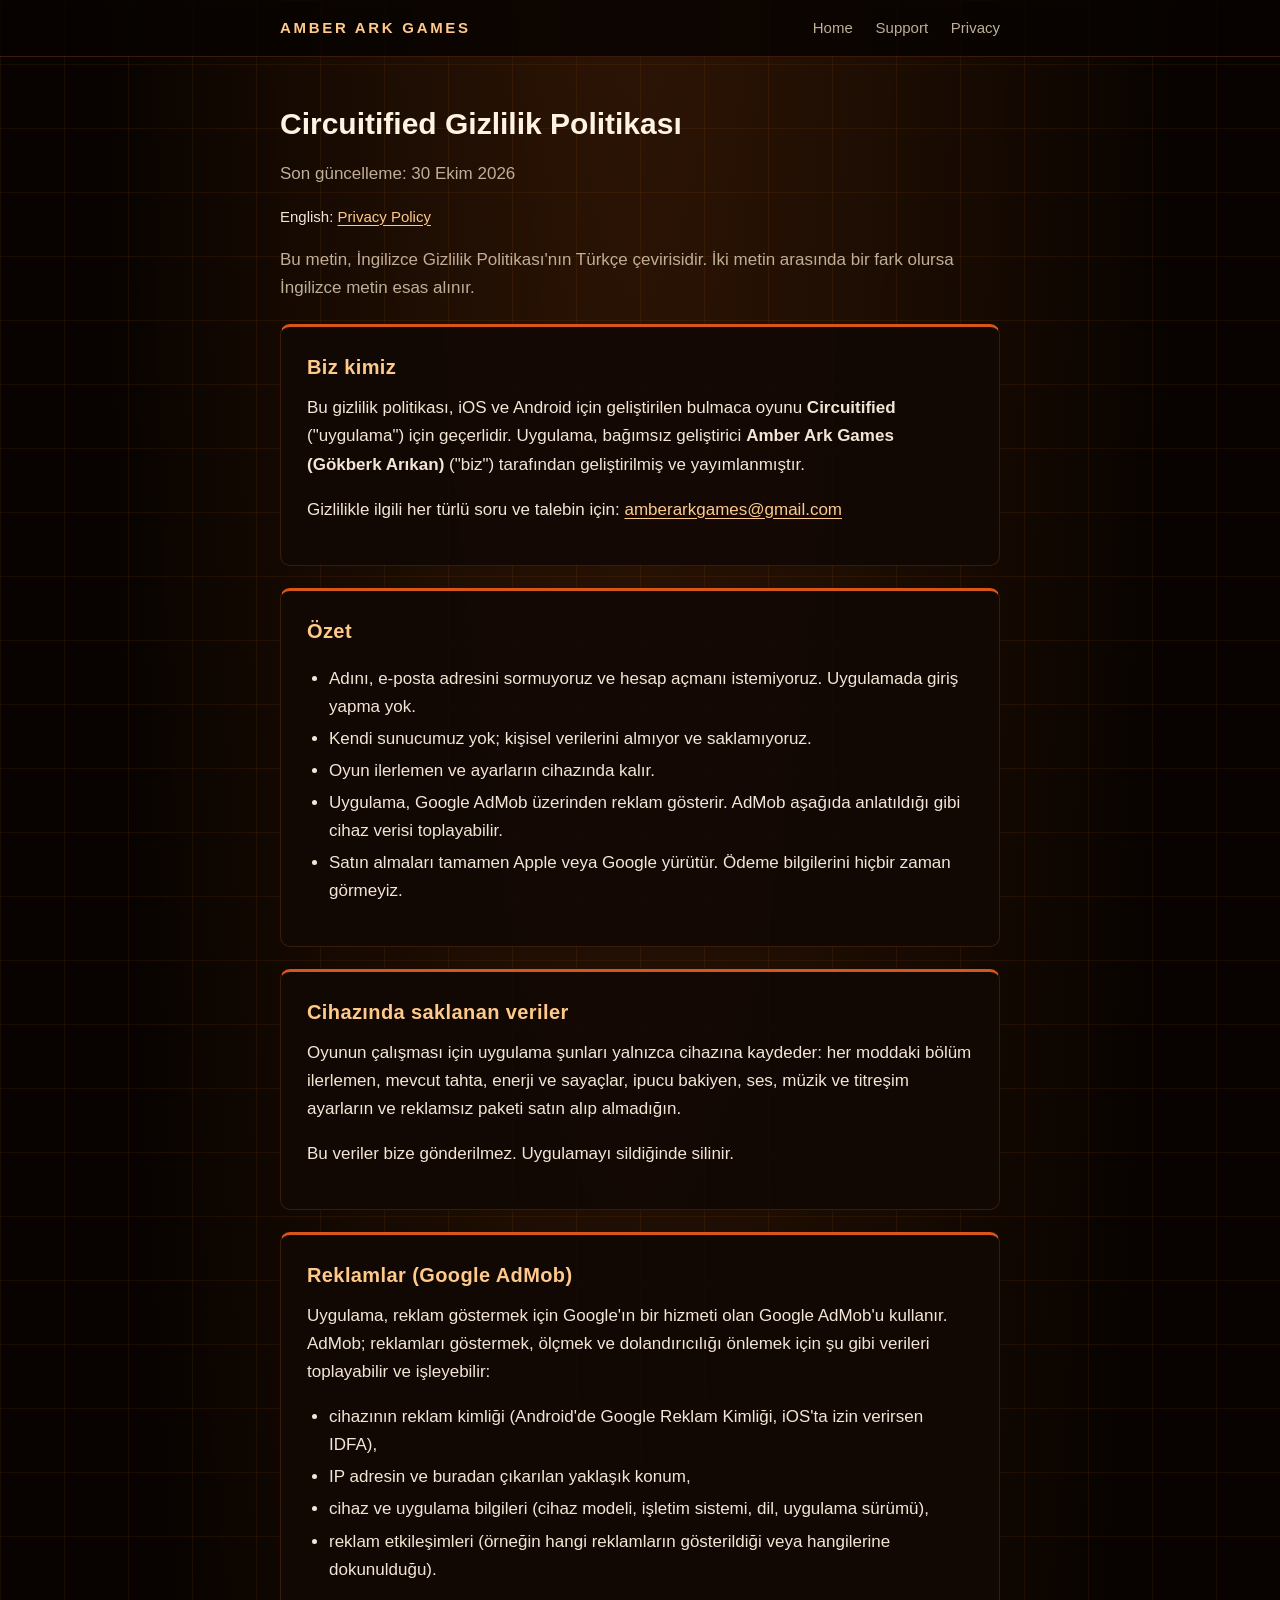
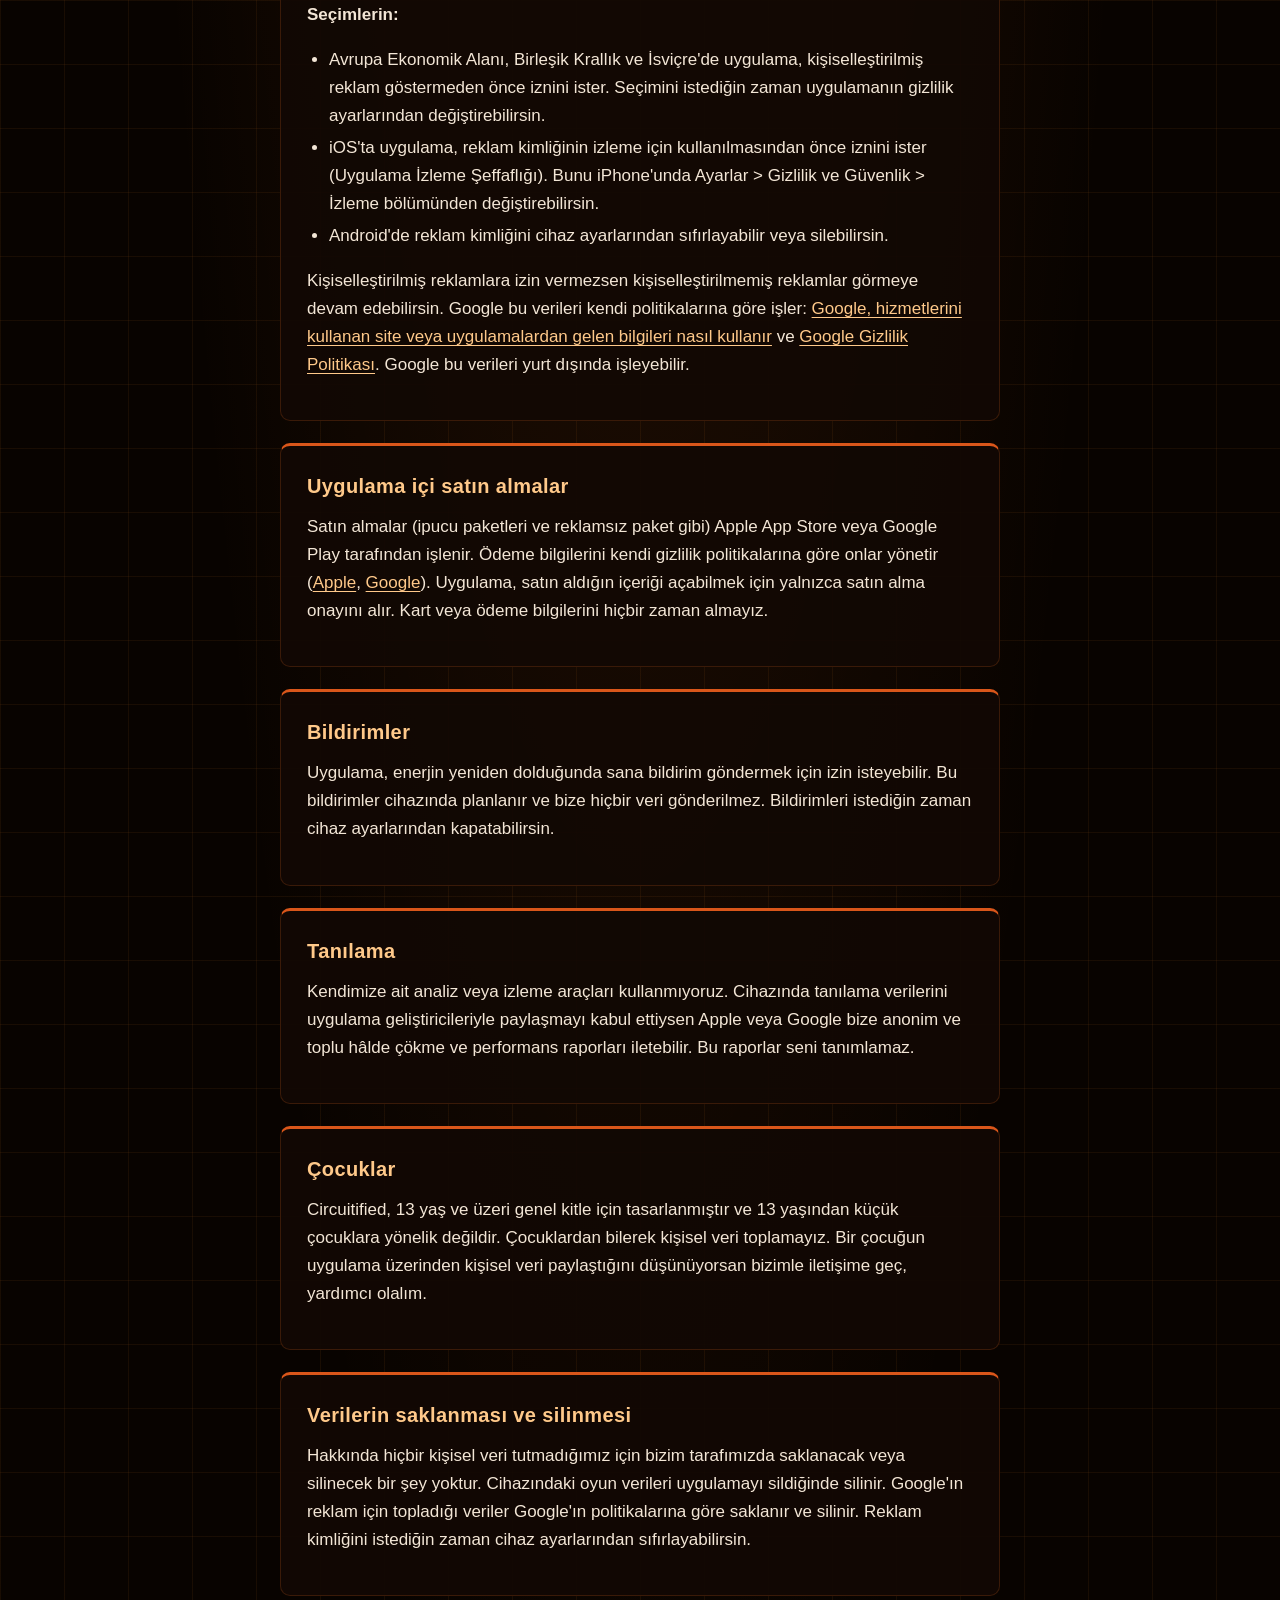
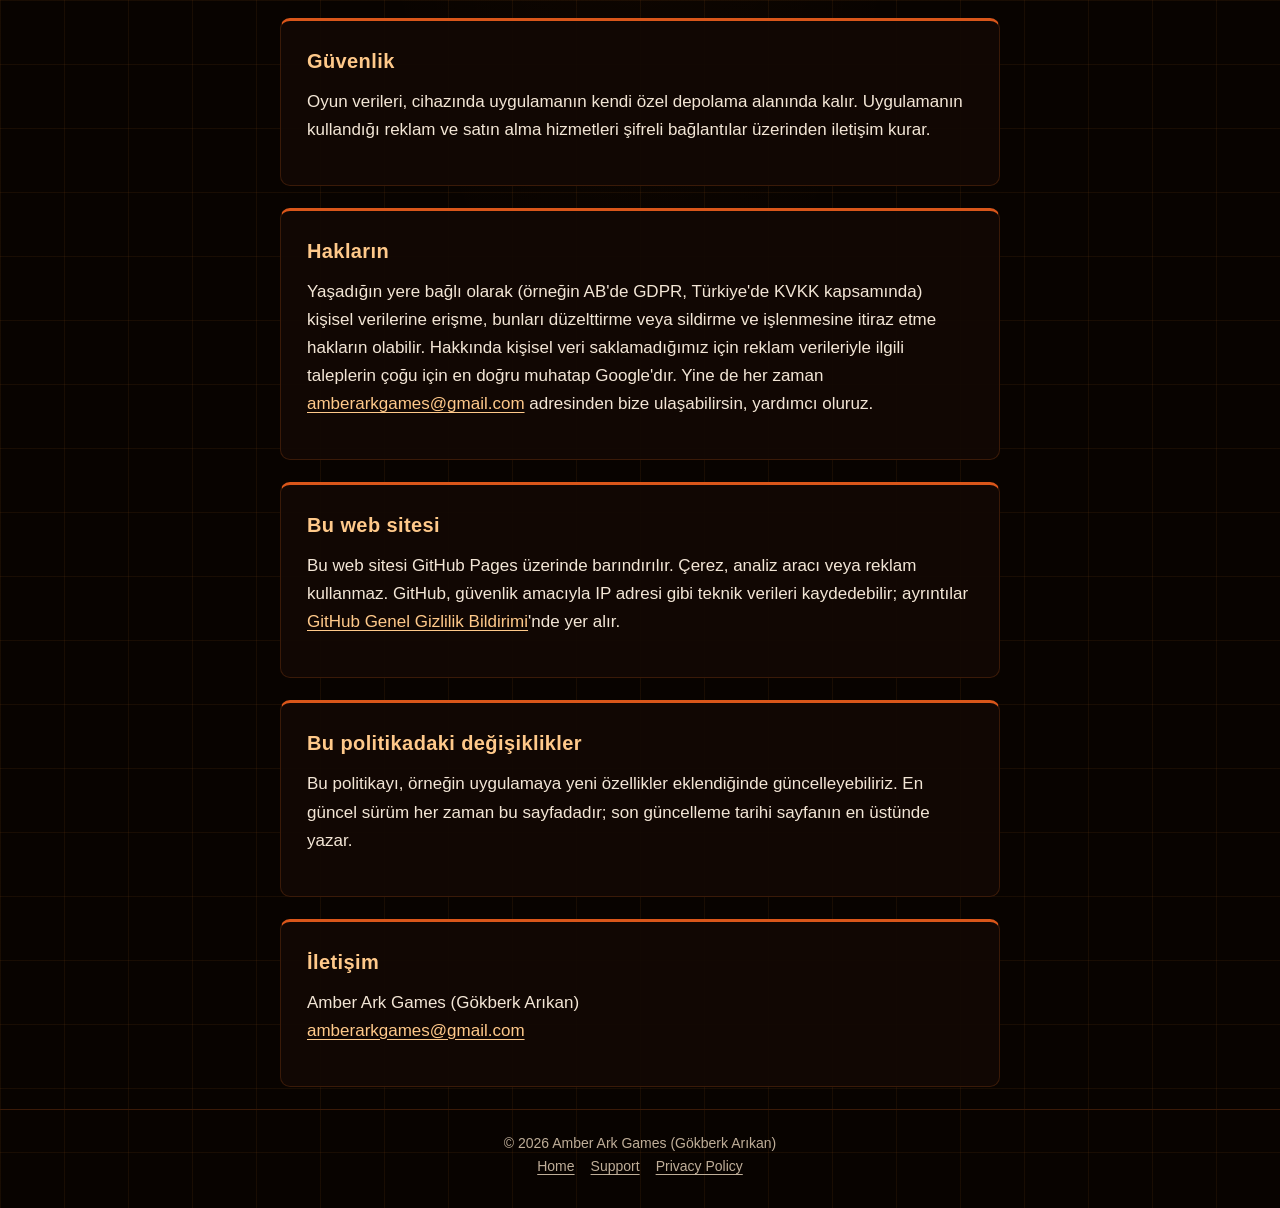
==== privacy-tr.html @ cc20decf "Add files via upload" ====
<!DOCTYPE html>
<html lang="tr">
<head>
  <meta charset="utf-8">
  <meta name="viewport" content="width=device-width, initial-scale=1">
  <title>Gizlilik Politikası — Circuitified</title>
  <meta name="description" content="Amber Ark Games tarafından geliştirilen Circuitified mobil oyununun gizlilik politikası.">
  <link rel="stylesheet" href="style.css">
</head>
<body>
  <header class="site">
    <div class="wrap">
      <a class="brand" href="./">Amber Ark Games</a>
      <nav class="site">
        <a href="./">Home</a>
        <a href="support.html">Support</a>
        <a href="privacy.html">Privacy</a>
      </nav>
    </div>
  </header>

  <main class="wrap">
    <h1>Circuitified Gizlilik Politikası</h1>
    <p class="muted">Son güncelleme: 30 Ekim 2026</p>
    <p class="lang-switch">English: <a href="privacy.html">Privacy Policy</a></p>
    <p class="muted">Bu metin, İngilizce Gizlilik Politikası'nın Türkçe çevirisidir. İki metin arasında bir fark olursa İngilizce metin esas alınır.</p>

    <section class="card">
      <h2>Biz kimiz</h2>
      <p>Bu gizlilik politikası, iOS ve Android için geliştirilen bulmaca oyunu <strong>Circuitified</strong> ("uygulama") için geçerlidir. Uygulama, bağımsız geliştirici <strong>Amber Ark Games (Gökberk Arıkan)</strong> ("biz") tarafından geliştirilmiş ve yayımlanmıştır.</p>
      <p>Gizlilikle ilgili her türlü soru ve talebin için: <a href="mailto:amberarkgames@gmail.com">amberarkgames@gmail.com</a></p>
    </section>

    <section class="card">
      <h2>Özet</h2>
      <ul>
        <li>Adını, e-posta adresini sormuyoruz ve hesap açmanı istemiyoruz. Uygulamada giriş yapma yok.</li>
        <li>Kendi sunucumuz yok; kişisel verilerini almıyor ve saklamıyoruz.</li>
        <li>Oyun ilerlemen ve ayarların cihazında kalır.</li>
        <li>Uygulama, Google AdMob üzerinden reklam gösterir. AdMob aşağıda anlatıldığı gibi cihaz verisi toplayabilir.</li>
        <li>Satın almaları tamamen Apple veya Google yürütür. Ödeme bilgilerini hiçbir zaman görmeyiz.</li>
      </ul>
    </section>

    <section class="card">
      <h2>Cihazında saklanan veriler</h2>
      <p>Oyunun çalışması için uygulama şunları yalnızca cihazına kaydeder: her moddaki bölüm ilerlemen, mevcut tahta, enerji ve sayaçlar, ipucu bakiyen, ses, müzik ve titreşim ayarların ve reklamsız paketi satın alıp almadığın.</p>
      <p>Bu veriler bize gönderilmez. Uygulamayı sildiğinde silinir.</p>
    </section>

    <section class="card">
      <h2>Reklamlar (Google AdMob)</h2>
      <p>Uygulama, reklam göstermek için Google'ın bir hizmeti olan Google AdMob'u kullanır. AdMob; reklamları göstermek, ölçmek ve dolandırıcılığı önlemek için şu gibi verileri toplayabilir ve işleyebilir:</p>
      <ul>
        <li>cihazının reklam kimliği (Android'de Google Reklam Kimliği, iOS'ta izin verirsen IDFA),</li>
        <li>IP adresin ve buradan çıkarılan yaklaşık konum,</li>
        <li>cihaz ve uygulama bilgileri (cihaz modeli, işletim sistemi, dil, uygulama sürümü),</li>
        <li>reklam etkileşimleri (örneğin hangi reklamların gösterildiği veya hangilerine dokunulduğu).</li>
      </ul>
      <p><strong>Seçimlerin:</strong></p>
      <ul>
        <li>Avrupa Ekonomik Alanı, Birleşik Krallık ve İsviçre'de uygulama, kişiselleştirilmiş reklam göstermeden önce iznini ister. Seçimini istediğin zaman uygulamanın gizlilik ayarlarından değiştirebilirsin.</li>
        <li>iOS'ta uygulama, reklam kimliğinin izleme için kullanılmasından önce iznini ister (Uygulama İzleme Şeffaflığı). Bunu iPhone'unda Ayarlar &gt; Gizlilik ve Güvenlik &gt; İzleme bölümünden değiştirebilirsin.</li>
        <li>Android'de reklam kimliğini cihaz ayarlarından sıfırlayabilir veya silebilirsin.</li>
      </ul>
      <p>Kişiselleştirilmiş reklamlara izin vermezsen kişiselleştirilmemiş reklamlar görmeye devam edebilirsin. Google bu verileri kendi politikalarına göre işler: <a href="https://policies.google.com/technologies/partner-sites?hl=tr">Google, hizmetlerini kullanan site veya uygulamalardan gelen bilgileri nasıl kullanır</a> ve <a href="https://policies.google.com/privacy?hl=tr">Google Gizlilik Politikası</a>. Google bu verileri yurt dışında işleyebilir.</p>
    </section>

    <section class="card">
      <h2>Uygulama içi satın almalar</h2>
      <p>Satın almalar (ipucu paketleri ve reklamsız paket gibi) Apple App Store veya Google Play tarafından işlenir. Ödeme bilgilerini kendi gizlilik politikalarına göre onlar yönetir (<a href="https://www.apple.com/tr/legal/privacy/">Apple</a>, <a href="https://policies.google.com/privacy?hl=tr">Google</a>). Uygulama, satın aldığın içeriği açabilmek için yalnızca satın alma onayını alır. Kart veya ödeme bilgilerini hiçbir zaman almayız.</p>
    </section>

    <section class="card">
      <h2>Bildirimler</h2>
      <p>Uygulama, enerjin yeniden dolduğunda sana bildirim göndermek için izin isteyebilir. Bu bildirimler cihazında planlanır ve bize hiçbir veri gönderilmez. Bildirimleri istediğin zaman cihaz ayarlarından kapatabilirsin.</p>
    </section>

    <section class="card">
      <h2>Tanılama</h2>
      <p>Kendimize ait analiz veya izleme araçları kullanmıyoruz. Cihazında tanılama verilerini uygulama geliştiricileriyle paylaşmayı kabul ettiysen Apple veya Google bize anonim ve toplu hâlde çökme ve performans raporları iletebilir. Bu raporlar seni tanımlamaz.</p>
    </section>

    <section class="card">
      <h2>Çocuklar</h2>
      <p>Circuitified, 13 yaş ve üzeri genel kitle için tasarlanmıştır ve 13 yaşından küçük çocuklara yönelik değildir. Çocuklardan bilerek kişisel veri toplamayız. Bir çocuğun uygulama üzerinden kişisel veri paylaştığını düşünüyorsan bizimle iletişime geç, yardımcı olalım.</p>
    </section>

    <section class="card">
      <h2>Verilerin saklanması ve silinmesi</h2>
      <p>Hakkında hiçbir kişisel veri tutmadığımız için bizim tarafımızda saklanacak veya silinecek bir şey yoktur. Cihazındaki oyun verileri uygulamayı sildiğinde silinir. Google'ın reklam için topladığı veriler Google'ın politikalarına göre saklanır ve silinir. Reklam kimliğini istediğin zaman cihaz ayarlarından sıfırlayabilirsin.</p>
    </section>

    <section class="card">
      <h2>Güvenlik</h2>
      <p>Oyun verileri, cihazında uygulamanın kendi özel depolama alanında kalır. Uygulamanın kullandığı reklam ve satın alma hizmetleri şifreli bağlantılar üzerinden iletişim kurar.</p>
    </section>

    <section class="card">
      <h2>Hakların</h2>
      <p>Yaşadığın yere bağlı olarak (örneğin AB'de GDPR, Türkiye'de KVKK kapsamında) kişisel verilerine erişme, bunları düzelttirme veya sildirme ve işlenmesine itiraz etme hakların olabilir. Hakkında kişisel veri saklamadığımız için reklam verileriyle ilgili taleplerin çoğu için en doğru muhatap Google'dır. Yine de her zaman <a href="mailto:amberarkgames@gmail.com">amberarkgames@gmail.com</a> adresinden bize ulaşabilirsin, yardımcı oluruz.</p>
    </section>

    <section class="card">
      <h2>Bu web sitesi</h2>
      <p>Bu web sitesi GitHub Pages üzerinde barındırılır. Çerez, analiz aracı veya reklam kullanmaz. GitHub, güvenlik amacıyla IP adresi gibi teknik verileri kaydedebilir; ayrıntılar <a href="https://docs.github.com/en/site-policy/privacy-policies/github-general-privacy-statement">GitHub Genel Gizlilik Bildirimi</a>'nde yer alır.</p>
    </section>

    <section class="card">
      <h2>Bu politikadaki değişiklikler</h2>
      <p>Bu politikayı, örneğin uygulamaya yeni özellikler eklendiğinde güncelleyebiliriz. En güncel sürüm her zaman bu sayfadadır; son güncelleme tarihi sayfanın en üstünde yazar.</p>
    </section>

    <section class="card">
      <h2>İletişim</h2>
      <p>Amber Ark Games (Gökberk Arıkan)<br><a href="mailto:amberarkgames@gmail.com">amberarkgames@gmail.com</a></p>
    </section>
  </main>

  <footer class="site">
    <div class="wrap">
      &copy; 2026 Amber Ark Games (Gökberk Arıkan)
      <br><a href="./">Home</a><a href="support.html">Support</a><a href="privacy.html">Privacy Policy</a>
    </div>
  </footer>
</body>
</html>
---- style.css ----
/* Amber Ark Games — Circuitified website */
:root {
  --bg: #080300;
  --panel: #120804;
  --panel-edge: #3a1a08;
  --amber: #ff9a3c;
  --amber-hi: #ffc98a;
  --amber-deep: #d9561a;
  --text: #f3e6d6;
  --muted: #bfae98;
  --grid: rgba(255, 140, 40, 0.07);
  --max: 760px;
}

* { box-sizing: border-box; }

html { background: var(--bg); }

body {
  margin: 0;
  min-height: 100vh;
  color: var(--text);
  background-color: var(--bg);
  background-image:
    radial-gradient(ellipse at 50% -10%, rgba(255, 120, 30, 0.16), transparent 60%),
    linear-gradient(var(--grid) 1px, transparent 1px),
    linear-gradient(90deg, var(--grid) 1px, transparent 1px);
  background-size: 100% 100%, 64px 64px, 64px 64px;
  font-family: -apple-system, BlinkMacSystemFont, "Segoe UI", Roboto, "Helvetica Neue", Arial, sans-serif;
  font-size: 17px;
  line-height: 1.65;
  -webkit-text-size-adjust: 100%;
}

a { color: var(--amber-hi); text-underline-offset: 3px; }
a:hover { color: #fff; }

.wrap { max-width: var(--max); margin: 0 auto; padding: 0 20px; }

/* Header */
header.site {
  border-bottom: 1px solid var(--panel-edge);
  background: rgba(8, 3, 0, 0.85);
}
header.site .wrap {
  display: flex;
  align-items: center;
  justify-content: space-between;
  gap: 12px;
  flex-wrap: wrap;
  padding-top: 14px;
  padding-bottom: 14px;
}
.brand {
  color: var(--amber-hi);
  text-decoration: none;
  font-weight: 800;
  letter-spacing: 0.18em;
  font-size: 15px;
  text-transform: uppercase;
}
nav.site a {
  color: var(--muted);
  text-decoration: none;
  margin-left: 18px;
  font-size: 15px;
}
nav.site a:first-child { margin-left: 0; }
nav.site a:hover, nav.site a[aria-current="page"] { color: var(--amber-hi); }

/* Hero */
.hero { text-align: center; padding: 72px 0 40px; }
.wordmark {
  margin: 0;
  font-size: clamp(34px, 9vw, 68px);
  font-weight: 900;
  letter-spacing: 0.12em;
  text-transform: uppercase;
  color: #fff6ea;
  text-shadow:
    0 0 6px rgba(255, 170, 80, 0.9),
    0 0 18px rgba(255, 120, 30, 0.75),
    0 0 42px rgba(255, 90, 10, 0.55);
}
.tagline { color: var(--amber); font-size: 19px; margin: 18px 0 6px; letter-spacing: 0.04em; }
.sub { color: var(--muted); margin: 0 auto; max-width: 520px; }

.badge {
  display: inline-block;
  margin-top: 28px;
  padding: 10px 22px;
  border: 2px solid var(--amber);
  border-radius: 8px;
  color: var(--amber-hi);
  background: rgba(40, 14, 2, 0.8);
  box-shadow: 0 0 16px rgba(255, 110, 20, 0.35);
  font-weight: 700;
  letter-spacing: 0.08em;
  text-transform: uppercase;
  font-size: 14px;
}

/* Content */
main { padding-bottom: 48px; }
section.card {
  background: rgba(18, 8, 4, 0.92);
  border: 1px solid var(--panel-edge);
  border-top: 3px solid var(--amber-deep);
  border-radius: 10px;
  padding: 24px 26px;
  margin: 22px 0;
}
h1 { color: #fff3e3; font-size: 30px; line-height: 1.25; margin: 48px 0 6px; }
h2 { color: var(--amber-hi); font-size: 20px; margin: 0 0 10px; letter-spacing: 0.02em; }
h3 { color: var(--text); font-size: 17px; margin: 22px 0 6px; }
section.card h2 + p { margin-top: 0; }
p, li { color: var(--text); }
.muted { color: var(--muted); }
ul { padding-left: 22px; }
li { margin: 4px 0; }

.features { display: grid; grid-template-columns: 1fr 1fr; gap: 14px; margin-top: 8px; }
.feature {
  border: 1px solid var(--panel-edge);
  border-radius: 8px;
  padding: 14px 16px;
  background: rgba(30, 12, 3, 0.6);
}
.feature strong { color: var(--amber-hi); display: block; margin-bottom: 2px; }
.feature span { color: var(--muted); font-size: 15px; }

.contact {
  font-size: 20px;
  font-weight: 700;
  word-break: break-all;
}

.lang-switch { margin: 6px 0 0; font-size: 15px; }

/* Footer */
footer.site {
  border-top: 1px solid var(--panel-edge);
  color: var(--muted);
  font-size: 14px;
  padding: 22px 0 30px;
  text-align: center;
}
footer.site a { color: var(--muted); margin: 0 8px; }

@media (max-width: 560px) {
  body { font-size: 16px; }
  .features { grid-template-columns: 1fr; }
  section.card { padding: 20px 18px; }
  nav.site a { margin-left: 14px; }
  .hero { padding-top: 52px; }
}
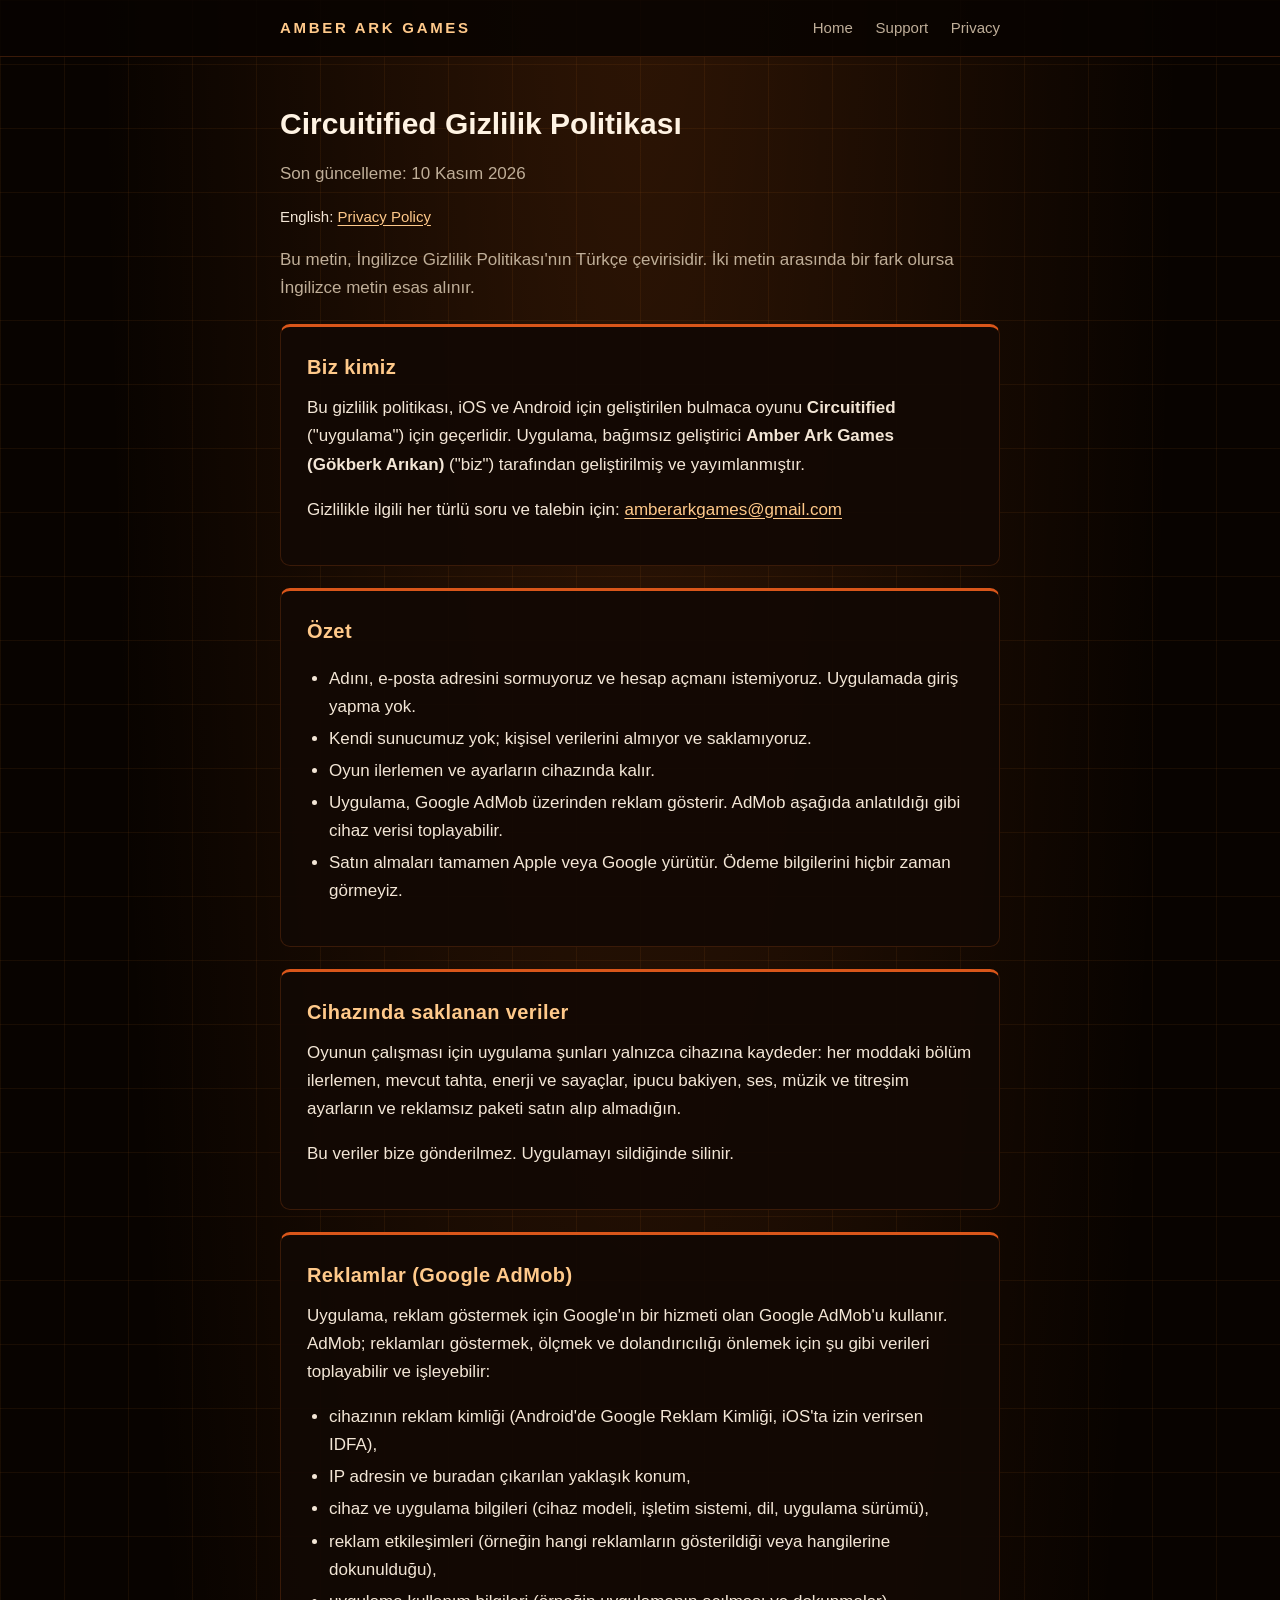
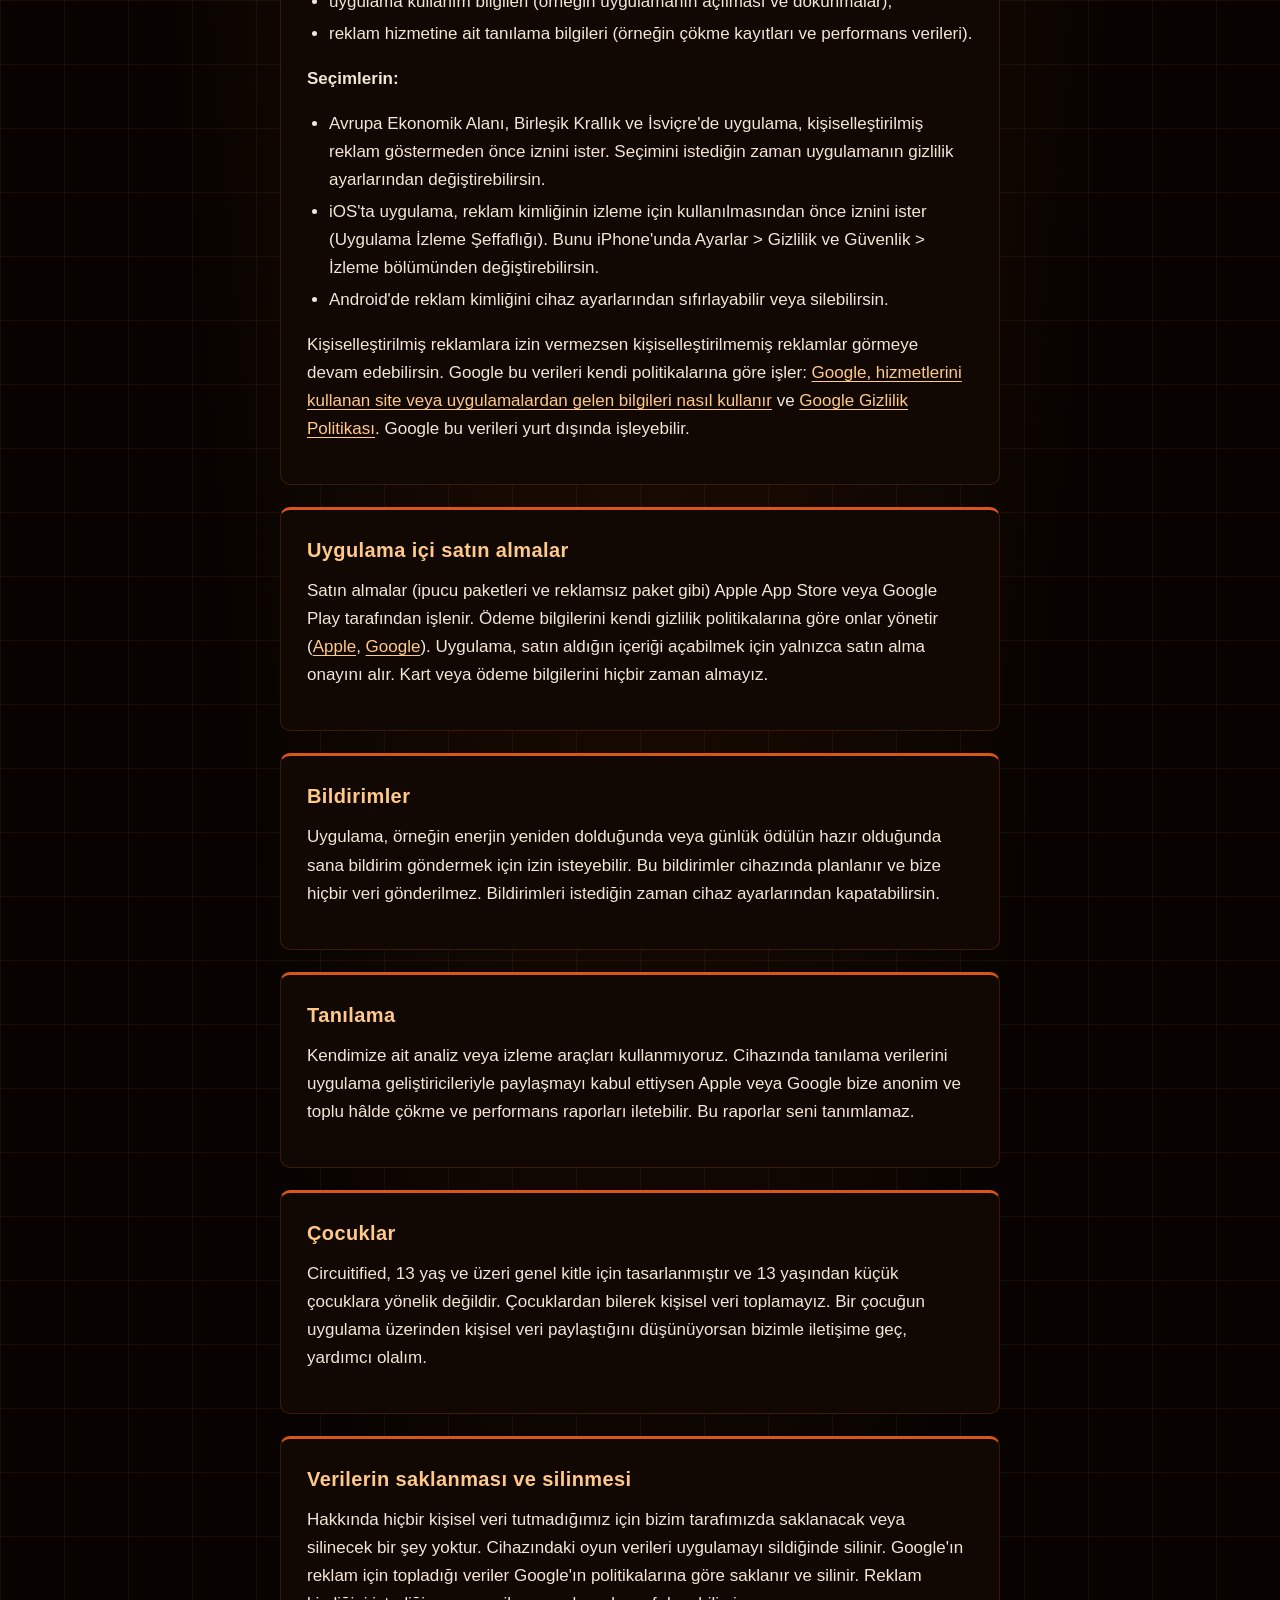
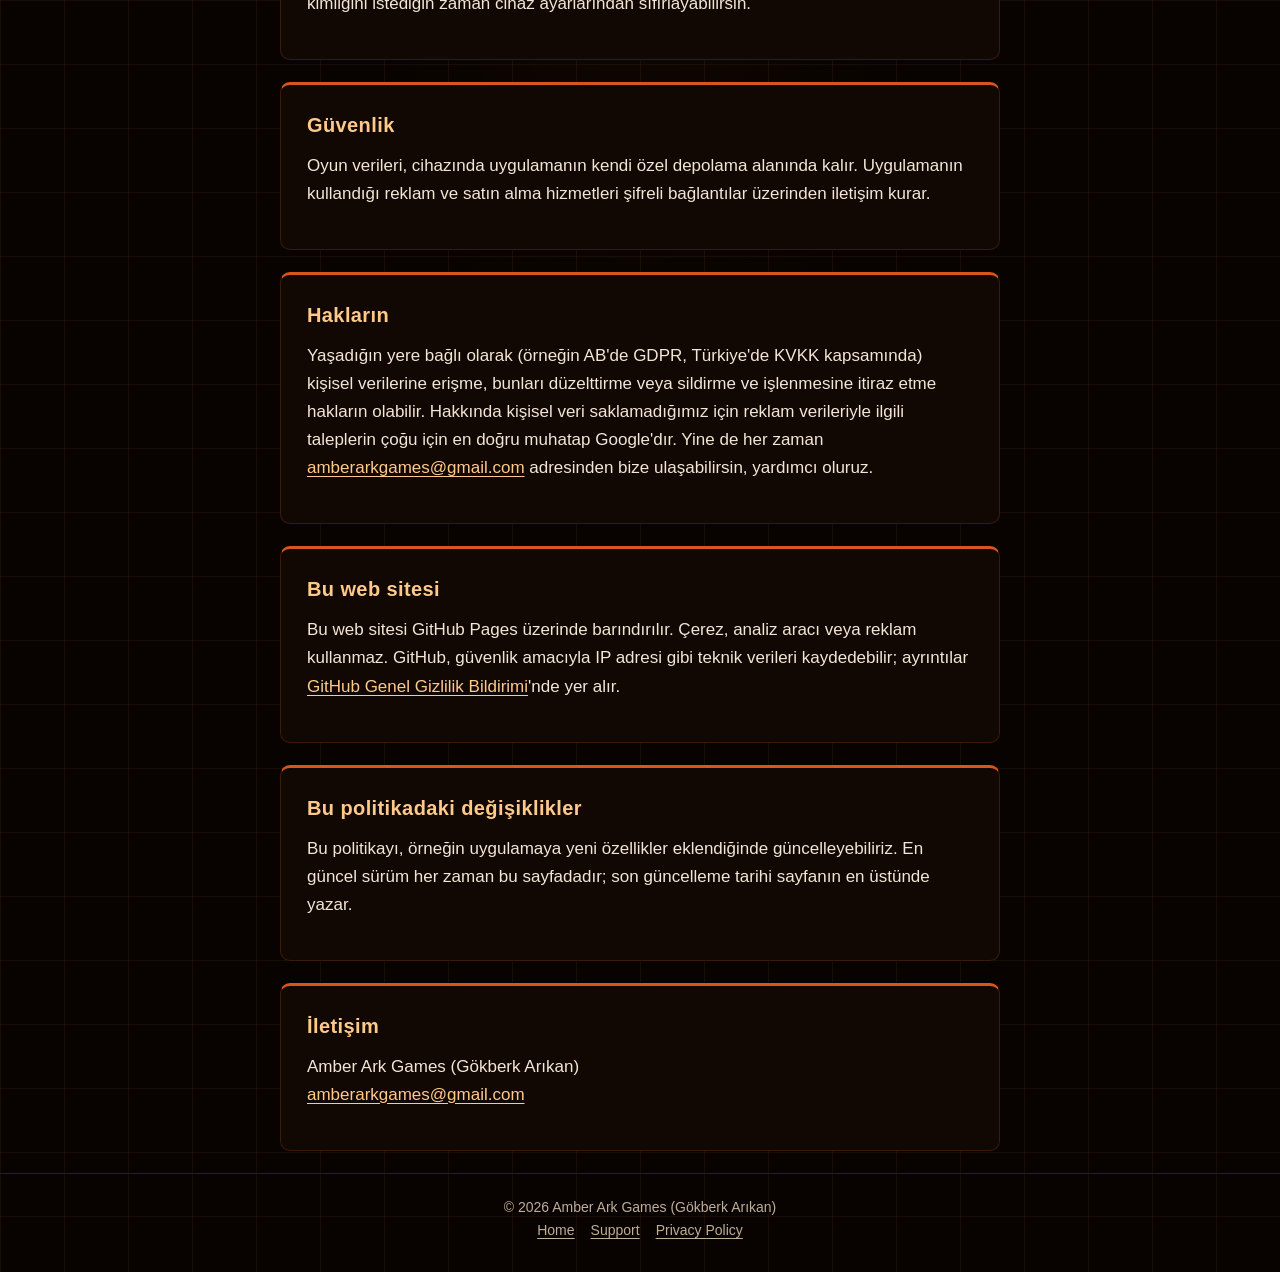
==== commit 2286f8cc: "Revise privacy policy update date and notification details Updated the last updated date and added d" ====
--- a/privacy-tr.html
+++ b/privacy-tr.html
@@ -21,7 +21,7 @@
 
   <main class="wrap">
     <h1>Circuitified Gizlilik Politikası</h1>
-    <p class="muted">Son güncelleme: 30 Ekim 2026</p>
+    <p class="muted">Son güncelleme: 10 Kasım 2026</p>
     <p class="lang-switch">English: <a href="privacy.html">Privacy Policy</a></p>
     <p class="muted">Bu metin, İngilizce Gizlilik Politikası'nın Türkçe çevirisidir. İki metin arasında bir fark olursa İngilizce metin esas alınır.</p>
 
@@ -55,7 +55,10 @@
         <li>cihazının reklam kimliği (Android'de Google Reklam Kimliği, iOS'ta izin verirsen IDFA),</li>
         <li>IP adresin ve buradan çıkarılan yaklaşık konum,</li>
         <li>cihaz ve uygulama bilgileri (cihaz modeli, işletim sistemi, dil, uygulama sürümü),</li>
-        <li>reklam etkileşimleri (örneğin hangi reklamların gösterildiği veya hangilerine dokunulduğu).</li>
+        <li>reklam etkileşimleri (örneğin hangi reklamların gösterildiği veya hangilerine dokunulduğu),</li>
+        <!-- 10 Kasım 2026: App Store gizlilik beyanıyla uyum için eklendi -->
+        <li>uygulama kullanım bilgileri (örneğin uygulamanın açılması ve dokunmalar),</li>
+        <li>reklam hizmetine ait tanılama bilgileri (örneğin çökme kayıtları ve performans verileri).</li>
       </ul>
       <p><strong>Seçimlerin:</strong></p>
       <ul>
@@ -73,7 +76,8 @@
 
     <section class="card">
       <h2>Bildirimler</h2>
-      <p>Uygulama, enerjin yeniden dolduğunda sana bildirim göndermek için izin isteyebilir. Bu bildirimler cihazında planlanır ve bize hiçbir veri gönderilmez. Bildirimleri istediğin zaman cihaz ayarlarından kapatabilirsin.</p>
+      <!-- 10 Kasım 2026: günlük hatırlatma bildirimi eklendi -->
+      <p>Uygulama, örneğin enerjin yeniden dolduğunda veya günlük ödülün hazır olduğunda sana bildirim göndermek için izin isteyebilir. Bu bildirimler cihazında planlanır ve bize hiçbir veri gönderilmez. Bildirimleri istediğin zaman cihaz ayarlarından kapatabilirsin.</p>
     </section>
 
     <section class="card">
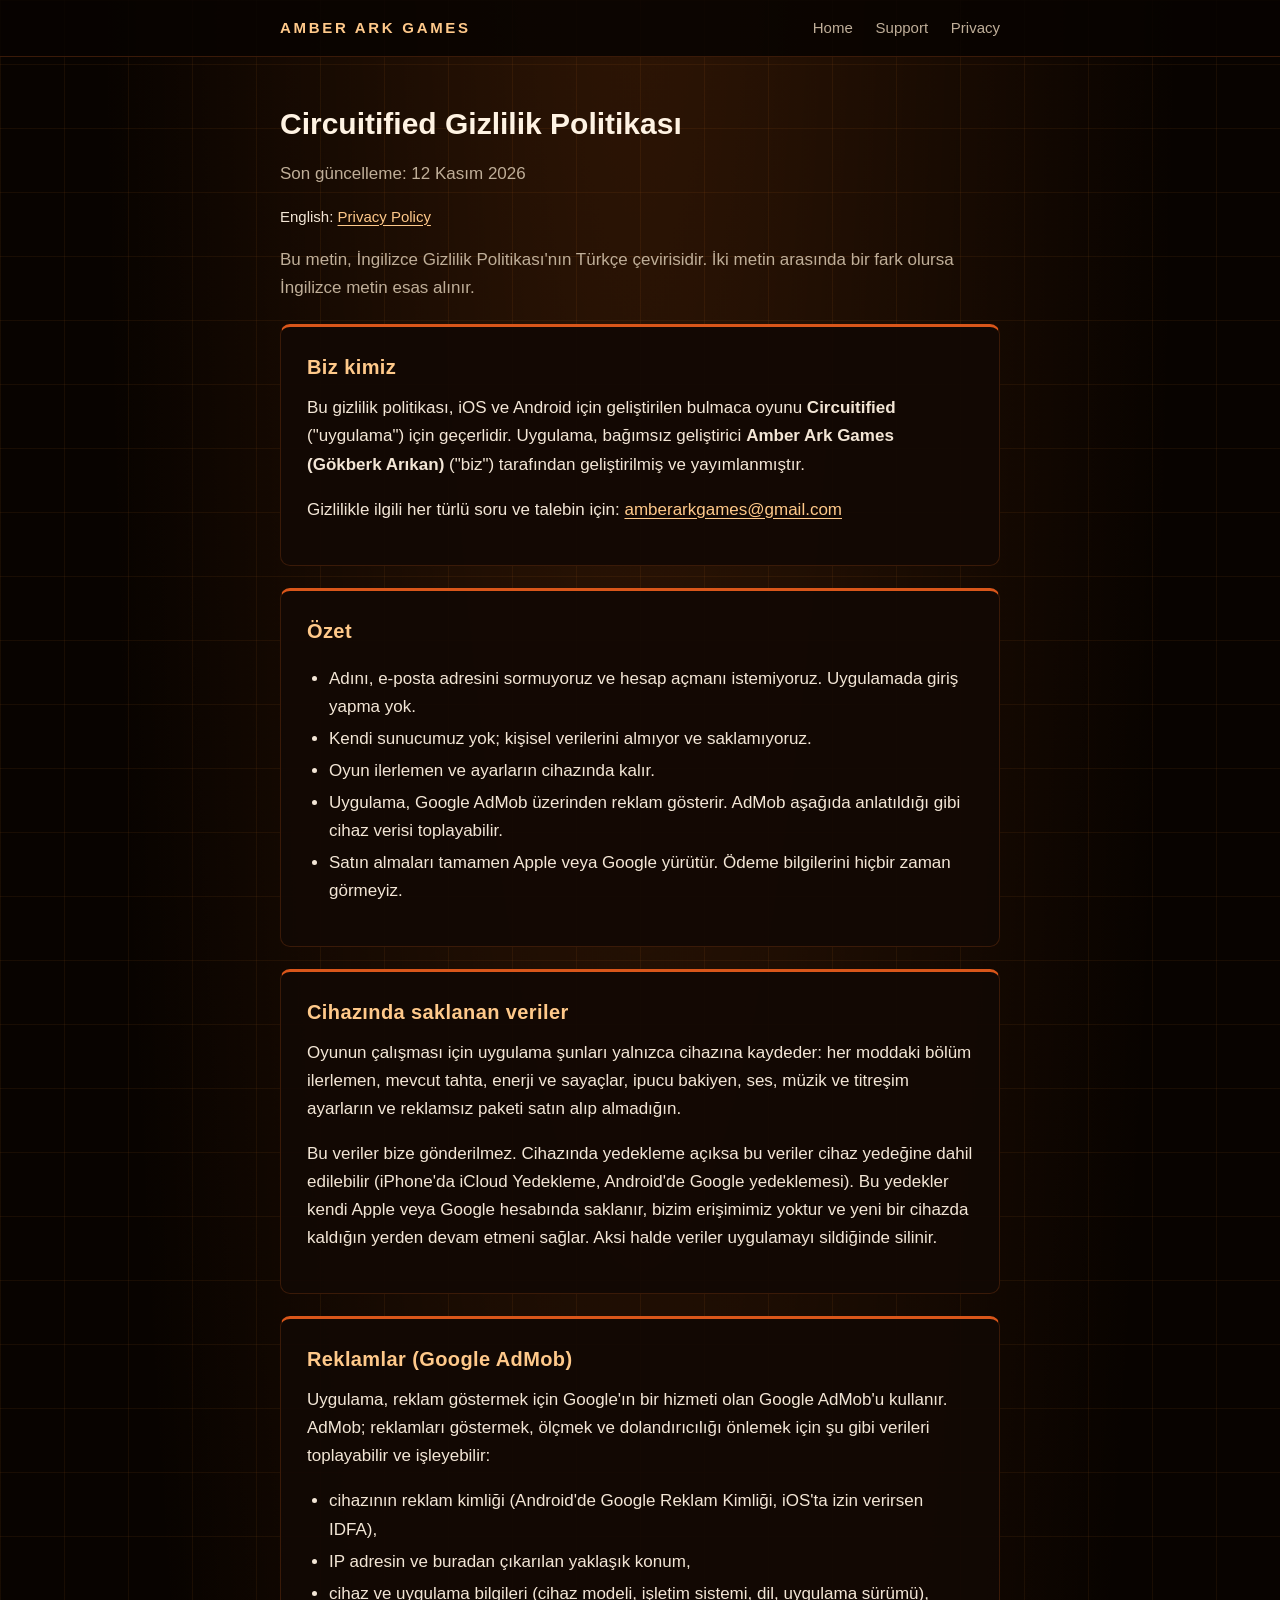
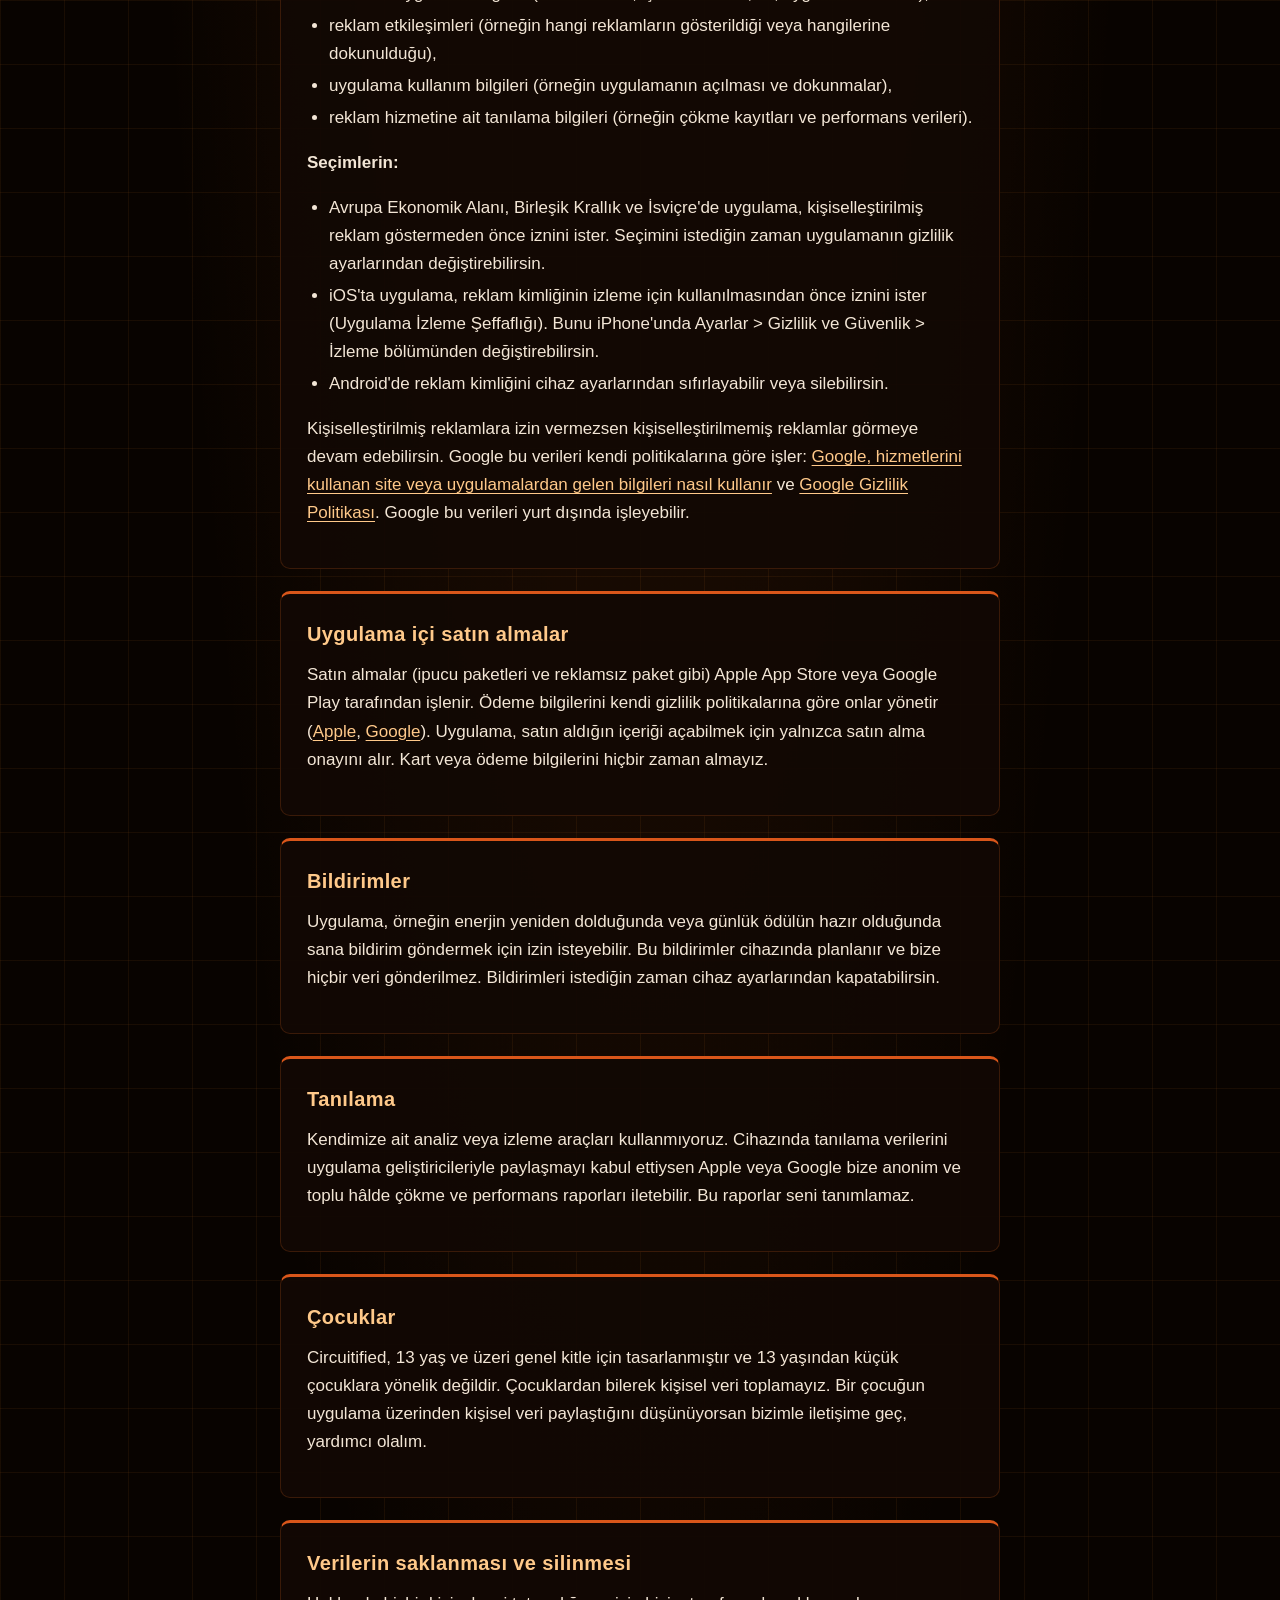
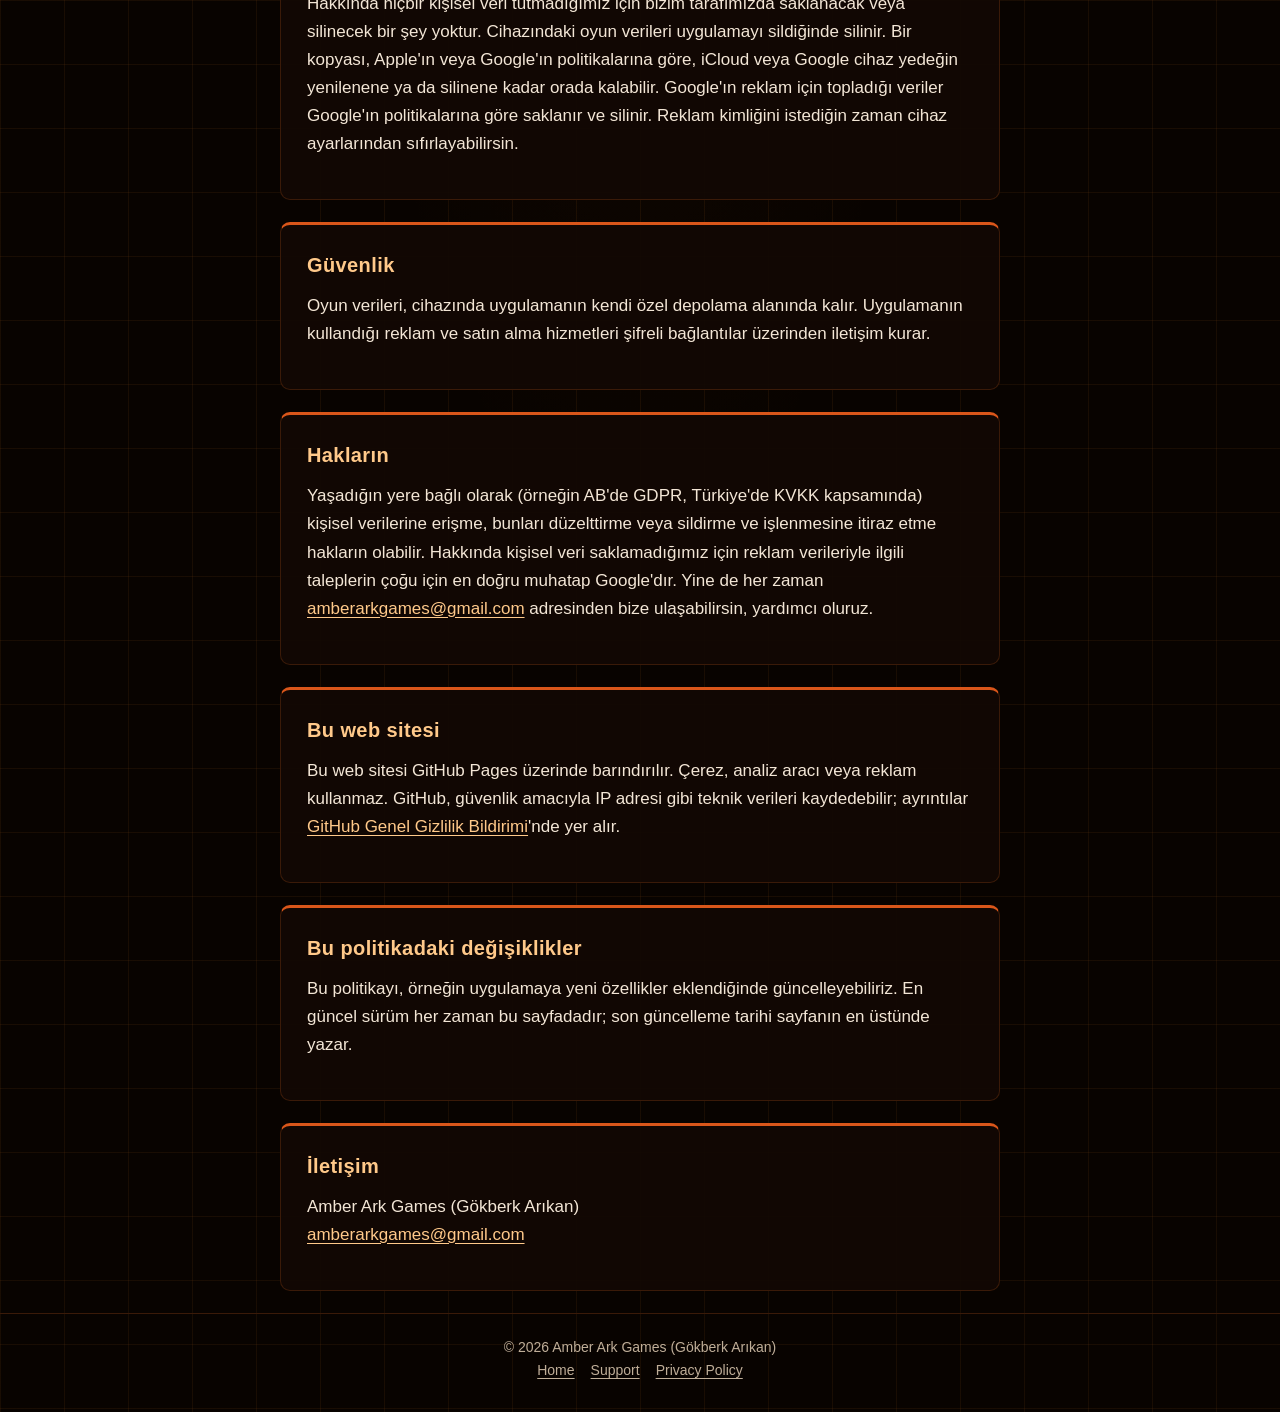
==== commit cda55b9e: "Add files via upload" ====
--- a/privacy-tr.html
+++ b/privacy-tr.html
@@ -21,7 +21,7 @@
 
   <main class="wrap">
     <h1>Circuitified Gizlilik Politikası</h1>
-    <p class="muted">Son güncelleme: 10 Kasım 2026</p>
+    <p class="muted">Son güncelleme: 12 Kasım 2026</p>
     <p class="lang-switch">English: <a href="privacy.html">Privacy Policy</a></p>
     <p class="muted">Bu metin, İngilizce Gizlilik Politikası'nın Türkçe çevirisidir. İki metin arasında bir fark olursa İngilizce metin esas alınır.</p>
 
@@ -45,7 +45,8 @@
     <section class="card">
       <h2>Cihazında saklanan veriler</h2>
       <p>Oyunun çalışması için uygulama şunları yalnızca cihazına kaydeder: her moddaki bölüm ilerlemen, mevcut tahta, enerji ve sayaçlar, ipucu bakiyen, ses, müzik ve titreşim ayarların ve reklamsız paketi satın alıp almadığın.</p>
-      <p>Bu veriler bize gönderilmez. Uygulamayı sildiğinde silinir.</p>
+      <!-- 12 Kasım 2026: cihaz yedeklemesi (iCloud / Android yedeklemesi) eklendi -->
+      <p>Bu veriler bize gönderilmez. Cihazında yedekleme açıksa bu veriler cihaz yedeğine dahil edilebilir (iPhone'da iCloud Yedekleme, Android'de Google yedeklemesi). Bu yedekler kendi Apple veya Google hesabında saklanır, bizim erişimimiz yoktur ve yeni bir cihazda kaldığın yerden devam etmeni sağlar. Aksi halde veriler uygulamayı sildiğinde silinir.</p>
     </section>
 
     <section class="card">
@@ -92,7 +93,7 @@
 
     <section class="card">
       <h2>Verilerin saklanması ve silinmesi</h2>
-      <p>Hakkında hiçbir kişisel veri tutmadığımız için bizim tarafımızda saklanacak veya silinecek bir şey yoktur. Cihazındaki oyun verileri uygulamayı sildiğinde silinir. Google'ın reklam için topladığı veriler Google'ın politikalarına göre saklanır ve silinir. Reklam kimliğini istediğin zaman cihaz ayarlarından sıfırlayabilirsin.</p>
+      <p>Hakkında hiçbir kişisel veri tutmadığımız için bizim tarafımızda saklanacak veya silinecek bir şey yoktur. Cihazındaki oyun verileri uygulamayı sildiğinde silinir. Bir kopyası, Apple'ın veya Google'ın politikalarına göre, iCloud veya Google cihaz yedeğin yenilenene ya da silinene kadar orada kalabilir. Google'ın reklam için topladığı veriler Google'ın politikalarına göre saklanır ve silinir. Reklam kimliğini istediğin zaman cihaz ayarlarından sıfırlayabilirsin.</p>
     </section>
 
     <section class="card">
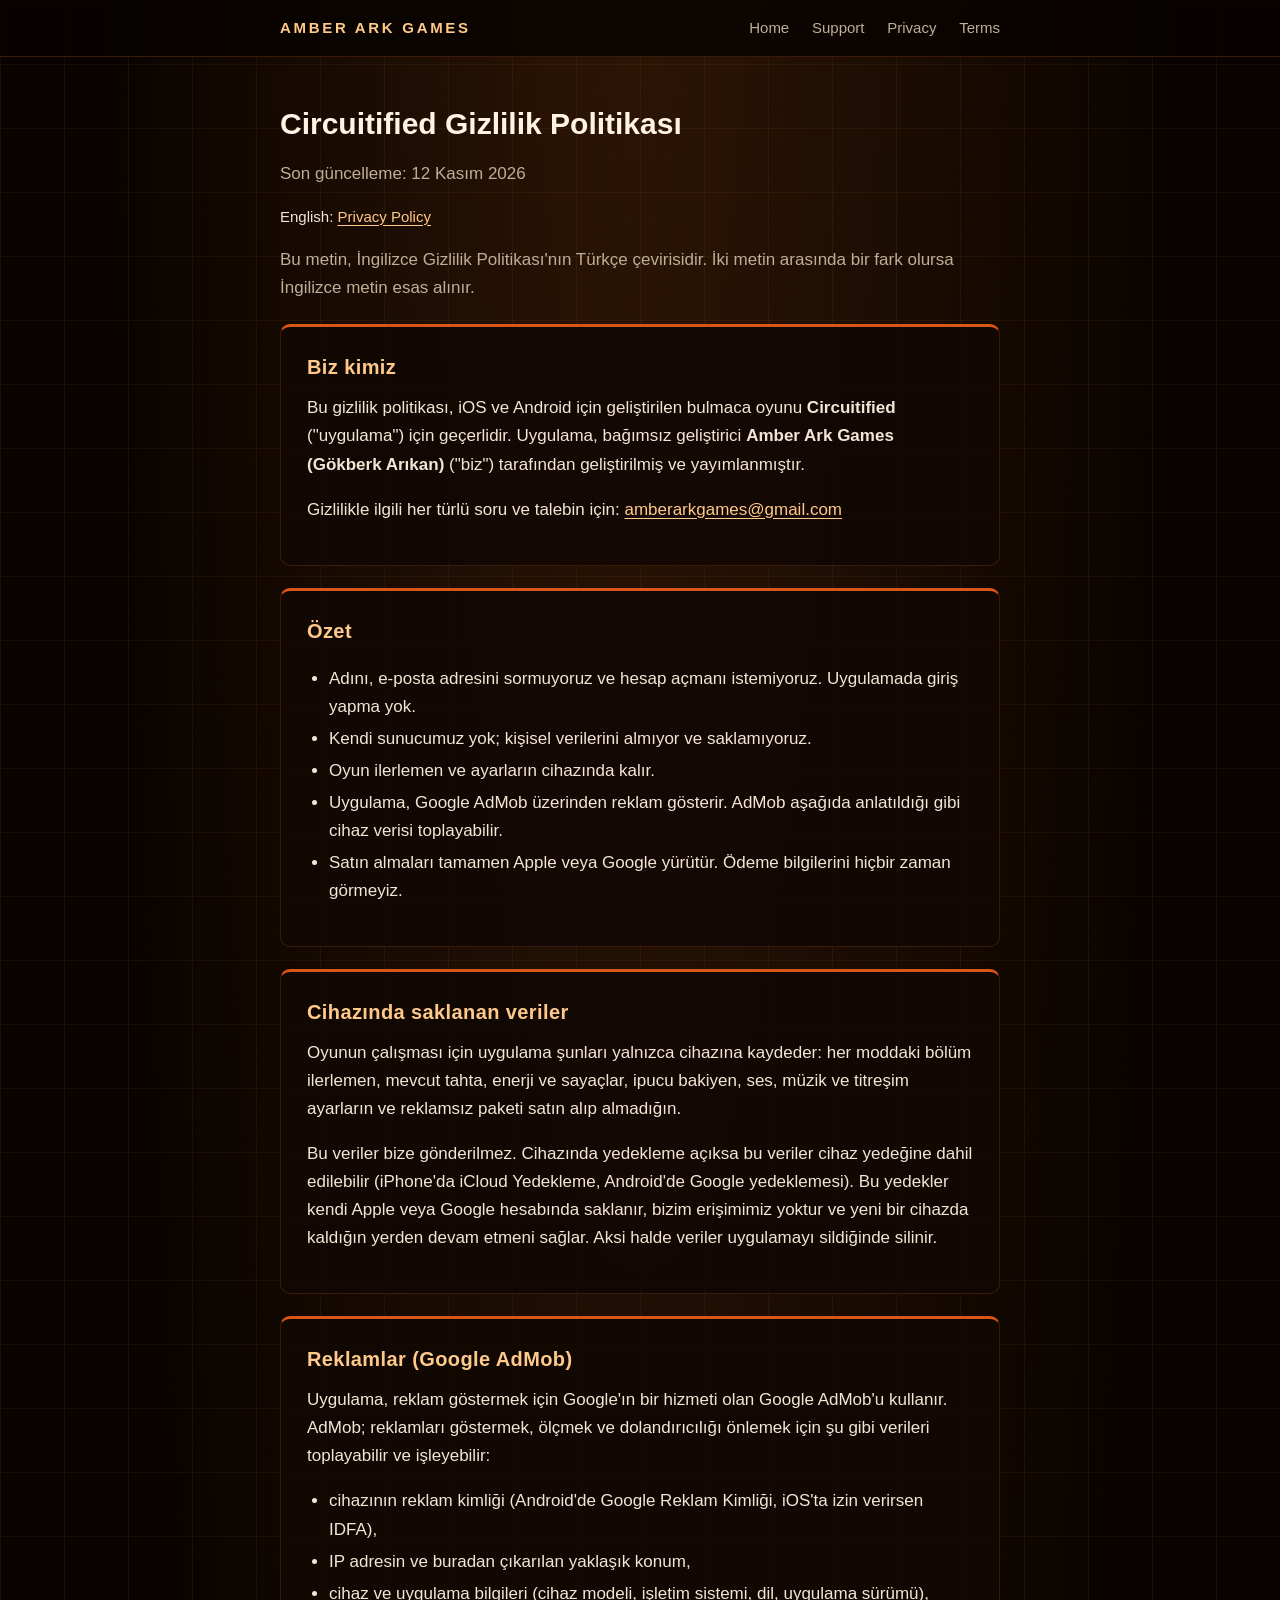
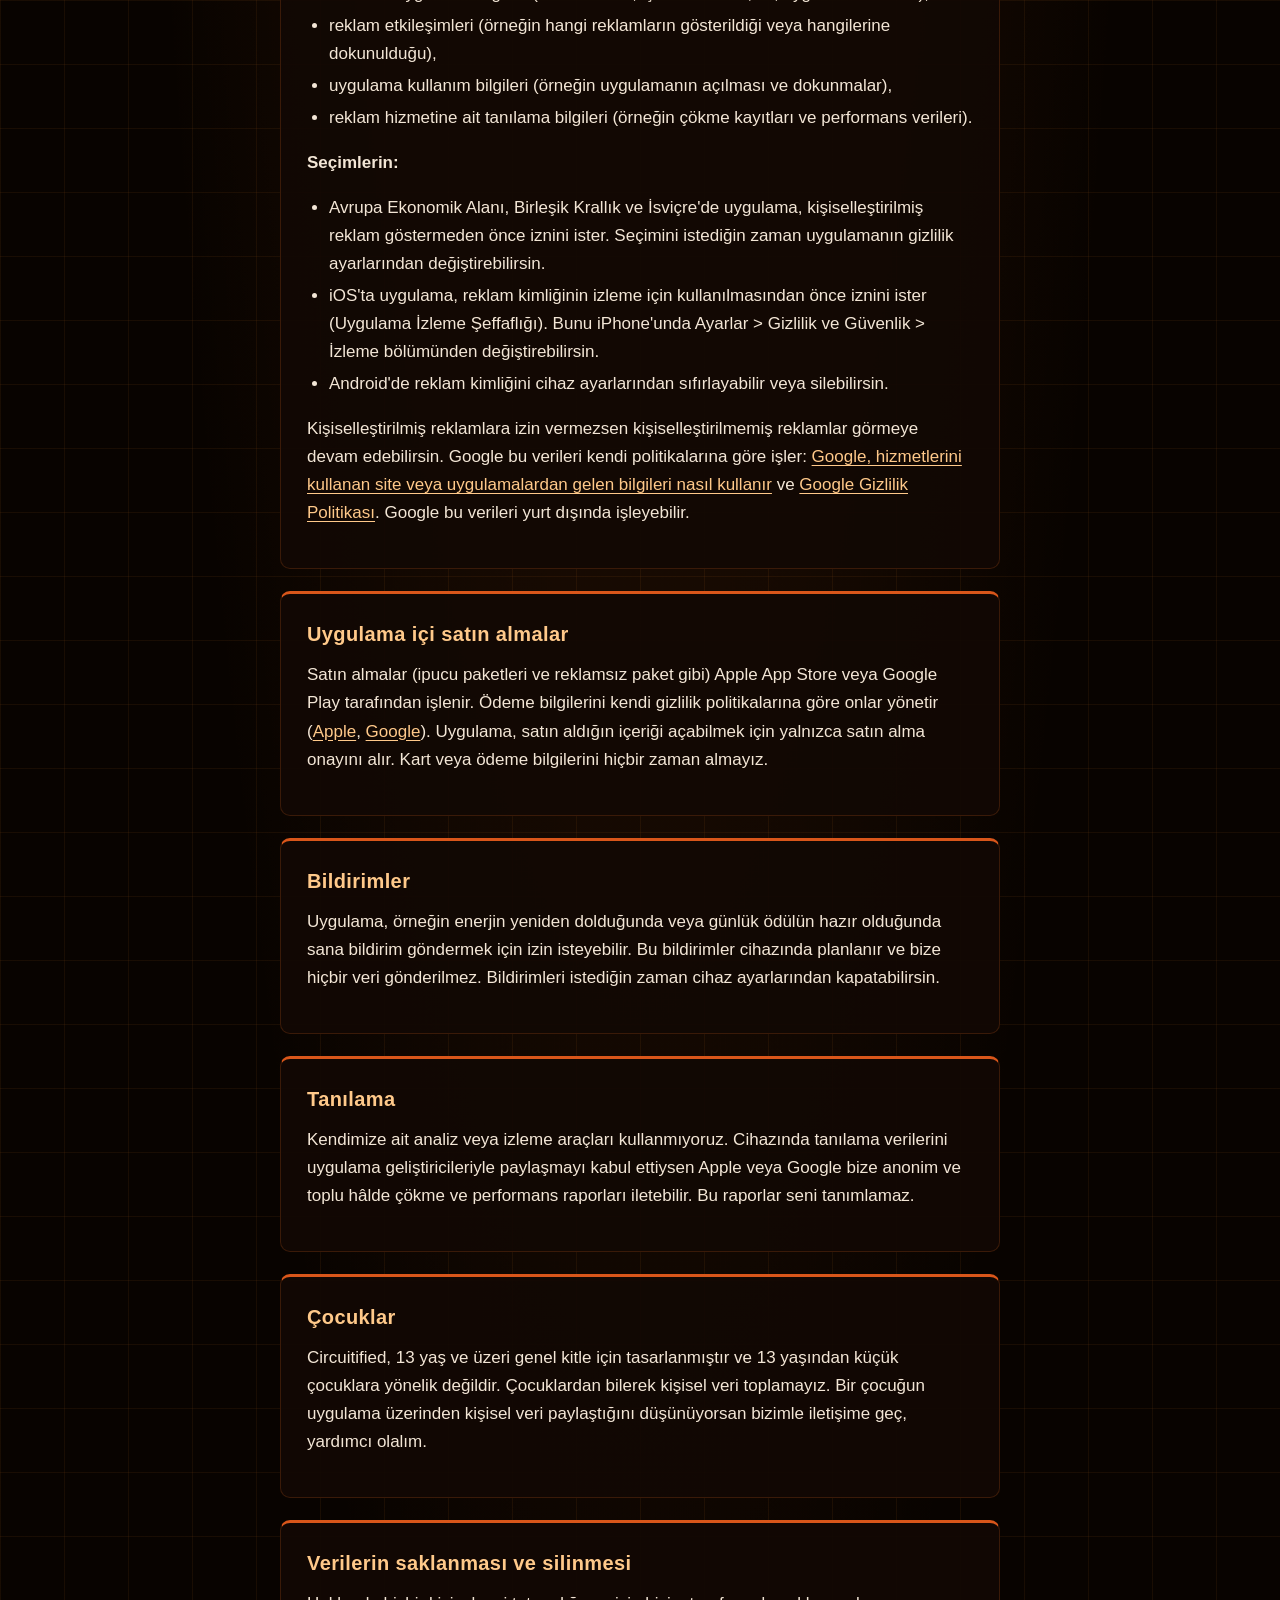
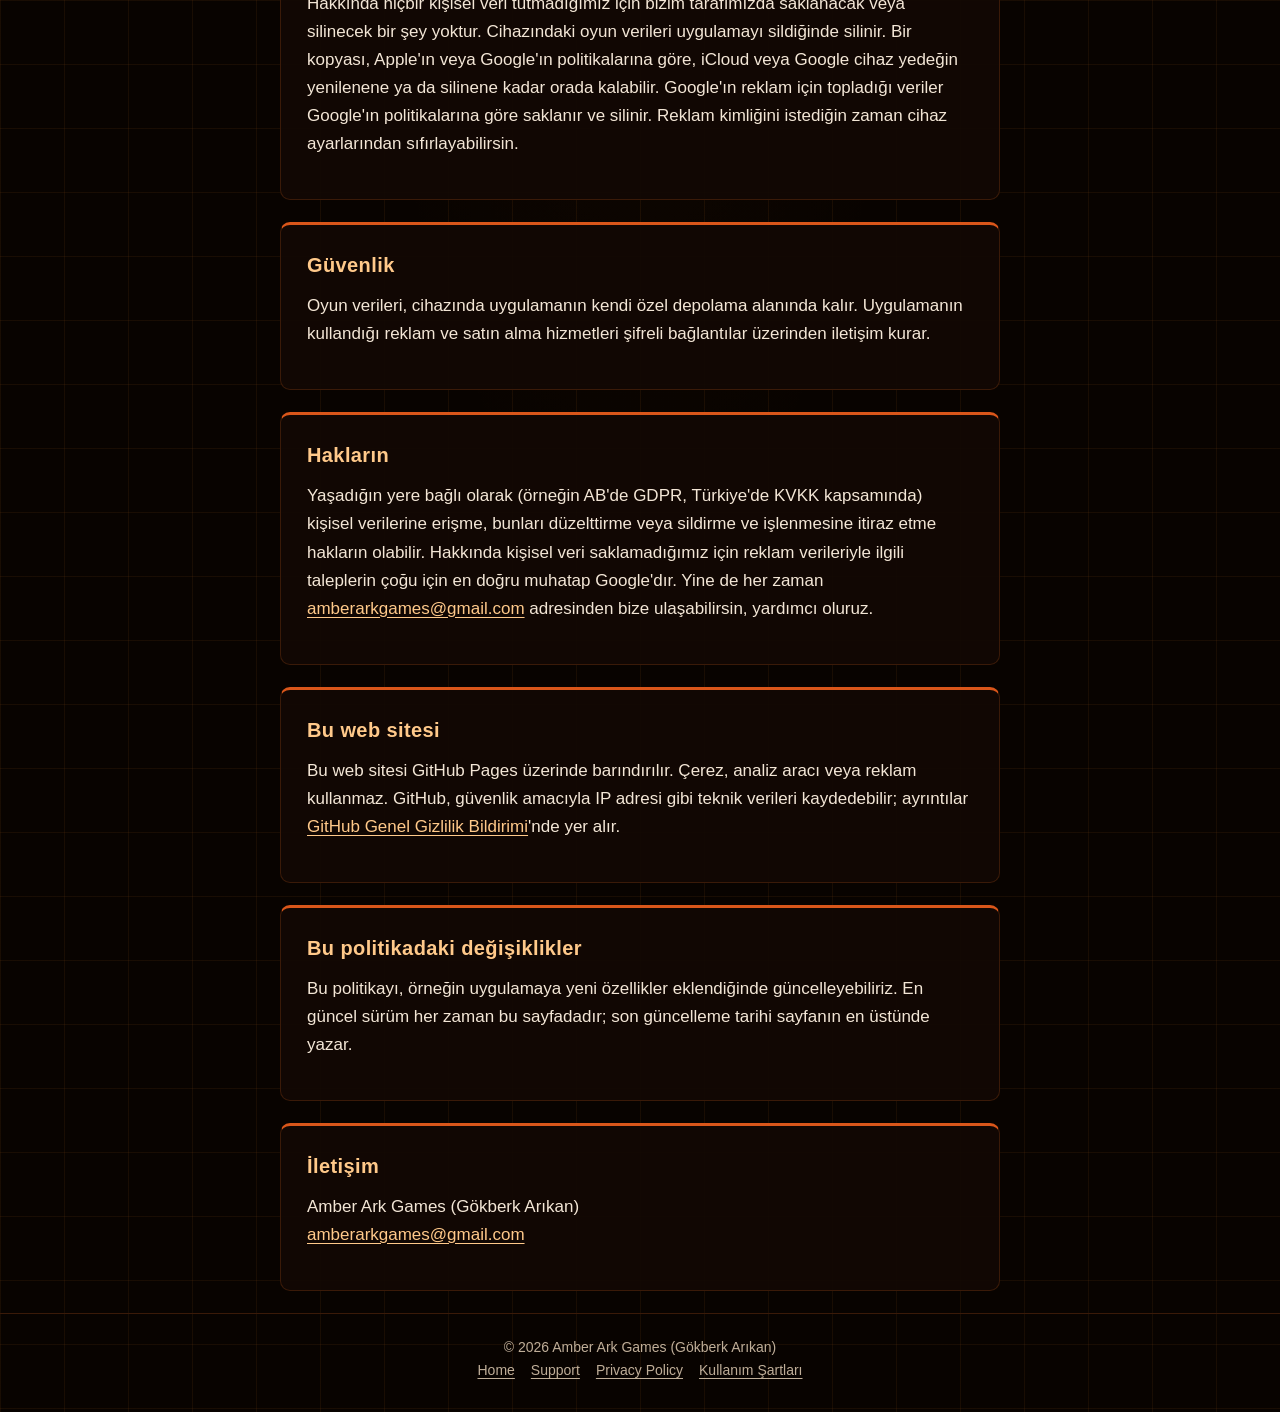
==== commit 0024ee28: "Add files via upload" ====
--- a/privacy-tr.html
+++ b/privacy-tr.html
@@ -15,6 +15,7 @@
         <a href="./">Home</a>
         <a href="support.html">Support</a>
         <a href="privacy.html">Privacy</a>
+        <a href="terms.html">Terms</a>
       </nav>
     </div>
   </header>
@@ -125,7 +126,7 @@
   <footer class="site">
     <div class="wrap">
       &copy; 2026 Amber Ark Games (Gökberk Arıkan)
-      <br><a href="./">Home</a><a href="support.html">Support</a><a href="privacy.html">Privacy Policy</a>
+      <br><a href="./">Home</a><a href="support.html">Support</a><a href="privacy.html">Privacy Policy</a><a href="terms-tr.html">Kullanım Şartları</a>
     </div>
   </footer>
 </body>
